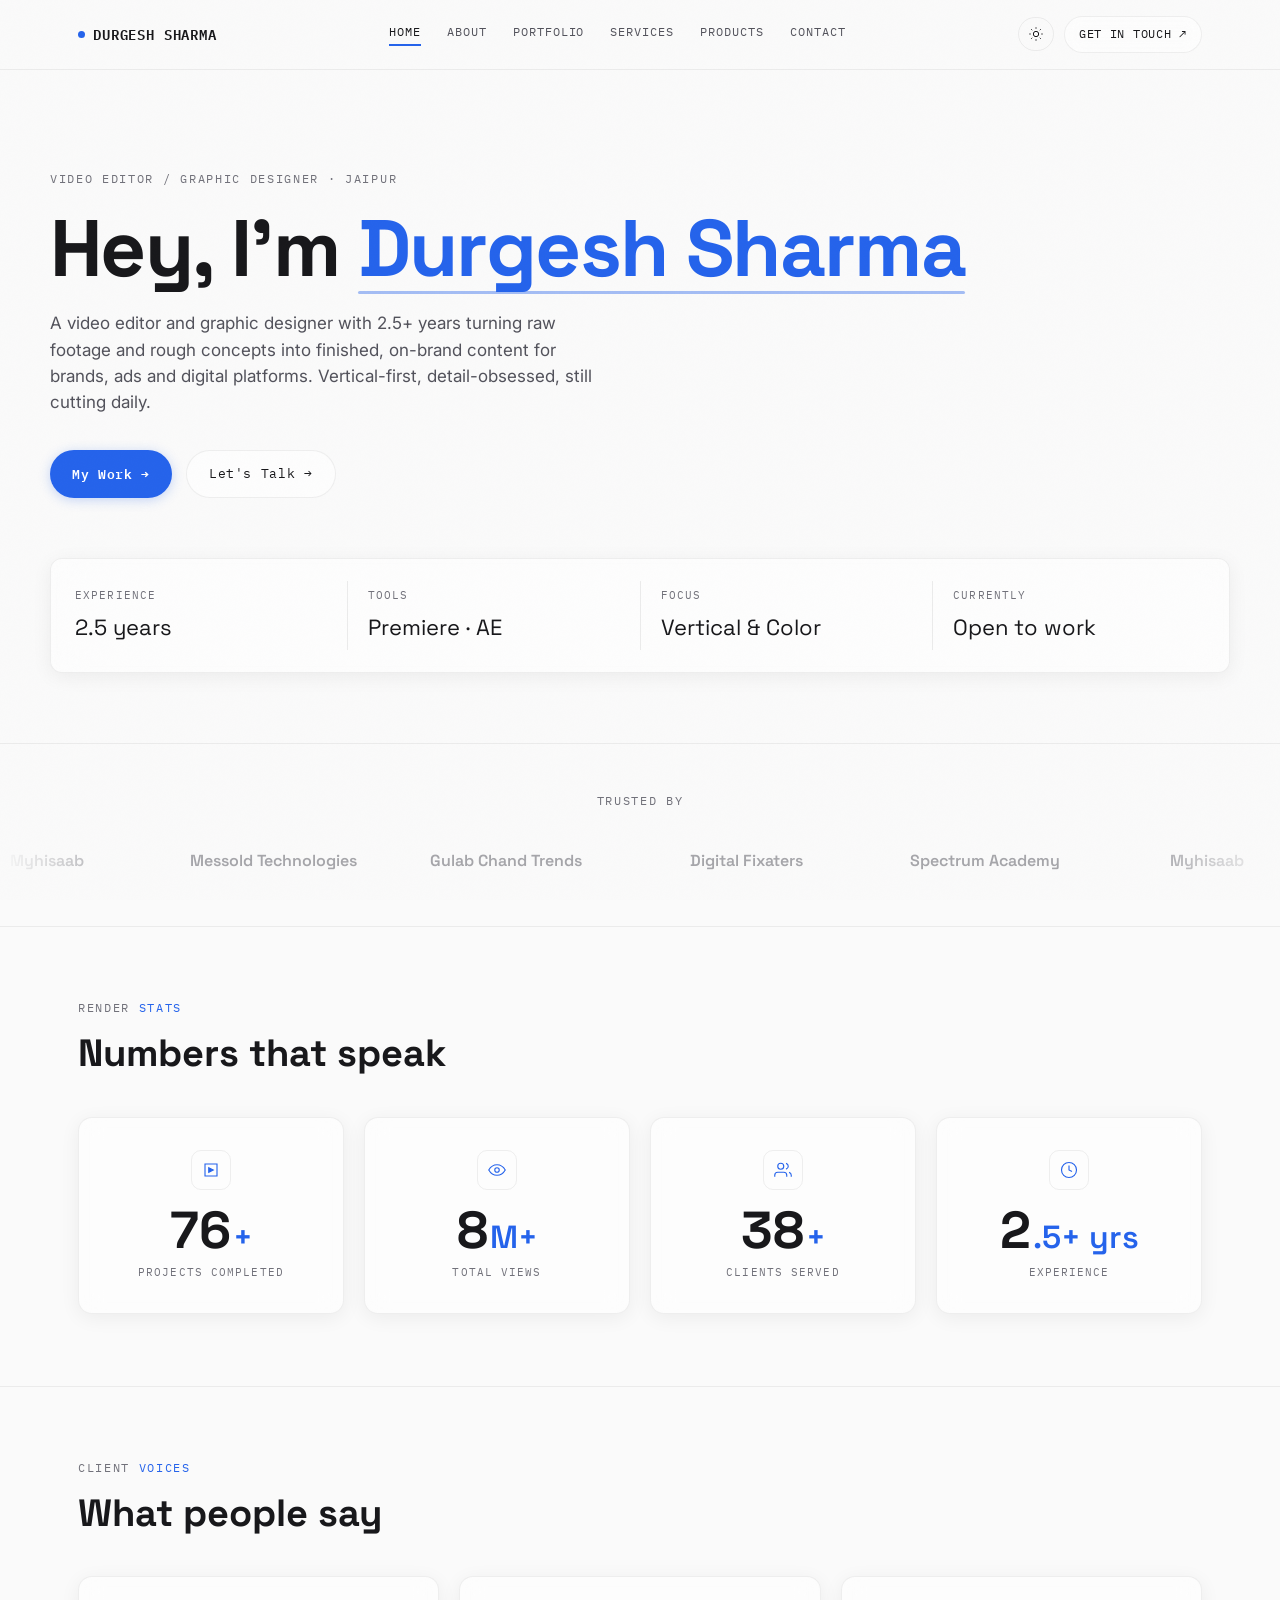
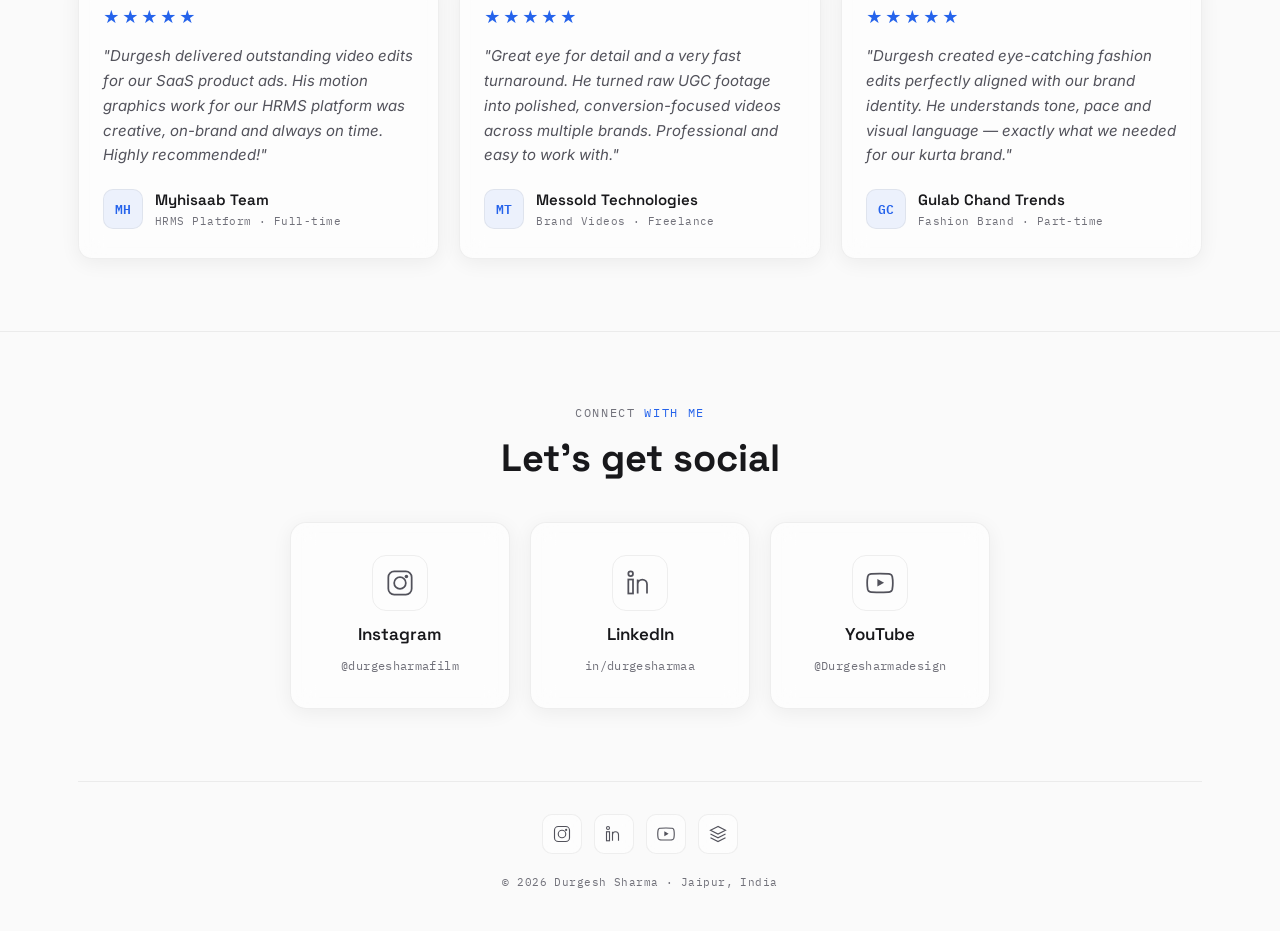
==== index.html @ 2523bfc3 "source repo import" ====
<!DOCTYPE html>
<html lang="en">
<head>
<meta charset="UTF-8">
<meta name="viewport" content="width=device-width, initial-scale=1.0">
<title>Durgesh Sharma — Video Editor &amp; Graphic Designer</title>
<meta name="description" content="Durgesh Sharma — video editor and graphic designer in Jaipur. Vertical-first storytelling, motion graphics, color grading and sound design.">
<link rel="preconnect" href="https://fonts.googleapis.com">
<link rel="preconnect" href="https://fonts.gstatic.com" crossorigin>
<link href="https://fonts.googleapis.com/css2?family=Space+Grotesk:wght@400;500;600;700&family=IBM+Plex+Mono:wght@400;500;600&family=Inter:wght@400;500;600&display=swap" rel="stylesheet">
<link rel="stylesheet" href="style.css">
</head>
<body>

<header class="nav">
  <div class="nav-inner">
    <a class="logo" href="index.html"><span class="dot"></span>DURGESH SHARMA</a>
    <nav class="links">
      <a href="index.html" class="active">Home</a>
      <a href="about.html">About</a>
      <a href="portfolio.html">Portfolio</a>
      <a href="services.html">Services</a>
      <a href="products.html">Products</a>
      <a href="contact.html">Contact</a>
    </nav>
    <div class="nav-controls">
      <button class="theme-toggle" id="theme-toggle" aria-label="Toggle light and dark theme">
        <svg class="icon-moon" viewBox="0 0 24 24" fill="none" stroke="currentColor" stroke-width="1.5"><path d="M21 12.79A9 9 0 1111.21 3 7 7 0 0021 12.79z"/></svg>
        <svg class="icon-sun" viewBox="0 0 24 24" fill="none" stroke="currentColor" stroke-width="1.5"><circle cx="12" cy="12" r="4"/><path d="M12 2v2M12 20v2M4.9 4.9l1.4 1.4M17.7 17.7l1.4 1.4M2 12h2M20 12h2M4.9 19.1l1.4-1.4M17.7 6.3l1.4-1.4"/></svg>
      </button>
      <a class="nav-cta" href="contact.html">Get in touch ↗</a>
      <button class="menu-toggle" aria-label="Toggle menu">☰</button>
    </div>
  </div>
</header>

<main>

  <!-- ===== HERO — name-first, reference-style ===== -->
  <section class="hero wrap" style="padding:100px 0 70px;">
    <div class="eyebrow">VIDEO EDITOR / GRAPHIC DESIGNER · JAIPUR</div>
    <h1 class="hero-heading">
      Hey, I'm <span class="hero-name">Durgesh Sharma</span>
    </h1>
    <p style="max-width:560px; font-size:17px; color:var(--body-text); margin:0 0 34px;">
      A video editor and graphic designer with 2.5+ years turning raw footage and rough concepts into finished, on-brand content for brands, ads and digital platforms. Vertical-first, detail-obsessed, still cutting daily.
    </p>
    <div style="display:flex; gap:14px; flex-wrap:wrap; margin-bottom:60px;">
      <a class="btn btn-solid" href="portfolio.html">My Work →</a>
      <a class="btn btn-ghost" href="contact.html">Let's Talk →</a>
    </div>

    <div class="panel reveal" style="display:flex; flex-wrap:wrap; gap:0;">
      <div style="flex:1; min-width:150px; padding:6px 20px 6px 0;">
        <div class="panel-title" style="border:none; padding:0; margin-bottom:6px;">Experience</div>
        <div style="font-family:var(--display); font-size:22px;">2.5 years</div>
      </div>
      <div style="flex:1; min-width:150px; padding:6px 20px; border-left:1px solid var(--line);">
        <div class="panel-title" style="border:none; padding:0; margin-bottom:6px;">Tools</div>
        <div style="font-family:var(--display); font-size:22px;">Premiere · AE</div>
      </div>
      <div style="flex:1; min-width:150px; padding:6px 20px; border-left:1px solid var(--line);">
        <div class="panel-title" style="border:none; padding:0; margin-bottom:6px;">Focus</div>
        <div style="font-family:var(--display); font-size:22px;">Vertical &amp; Color</div>
      </div>
      <div style="flex:1; min-width:150px; padding:6px 0 6px 20px; border-left:1px solid var(--line);">
        <div class="panel-title" style="border:none; padding:0; margin-bottom:6px;">Currently</div>
        <div style="font-family:var(--display); font-size:22px;">Open to work</div>
      </div>
    </div>
  </section>

  <!-- ===== COMPANY LOGOS MARQUEE ===== -->
  <section class="section" style="padding:48px 0; border-top:1px solid var(--glass-border);">
    <div class="wrap">
      <div class="eyebrow" style="text-align:center; margin-bottom:28px;">TRUSTED BY</div>
    </div>
    <div class="marquee-wrap">
      <div class="marquee-track">
        <!-- set 1 -->
        <div class="marquee-logo">
          <svg viewBox="0 0 120 40" fill="none"><text x="10" y="28" font-family="'Space Grotesk', sans-serif" font-size="16" font-weight="600" fill="currentColor">Myhisaab</text></svg>
        </div>
        <div class="marquee-logo">
          <svg viewBox="0 0 180 40" fill="none"><text x="10" y="28" font-family="'Space Grotesk', sans-serif" font-size="16" font-weight="600" fill="currentColor">Messold Technologies</text></svg>
        </div>
        <div class="marquee-logo">
          <svg viewBox="0 0 200 40" fill="none"><text x="10" y="28" font-family="'Space Grotesk', sans-serif" font-size="16" font-weight="600" fill="currentColor">Gulab Chand Trends</text></svg>
        </div>
        <div class="marquee-logo">
          <svg viewBox="0 0 160 40" fill="none"><text x="10" y="28" font-family="'Space Grotesk', sans-serif" font-size="16" font-weight="600" fill="currentColor">Digital Fixaters</text></svg>
        </div>
        <div class="marquee-logo">
          <svg viewBox="0 0 200 40" fill="none"><text x="10" y="28" font-family="'Space Grotesk', sans-serif" font-size="16" font-weight="600" fill="currentColor">Spectrum Academy</text></svg>
        </div>
        <!-- duplicate for seamless loop -->
        <div class="marquee-logo">
          <svg viewBox="0 0 120 40" fill="none"><text x="10" y="28" font-family="'Space Grotesk', sans-serif" font-size="16" font-weight="600" fill="currentColor">Myhisaab</text></svg>
        </div>
        <div class="marquee-logo">
          <svg viewBox="0 0 180 40" fill="none"><text x="10" y="28" font-family="'Space Grotesk', sans-serif" font-size="16" font-weight="600" fill="currentColor">Messold Technologies</text></svg>
        </div>
        <div class="marquee-logo">
          <svg viewBox="0 0 200 40" fill="none"><text x="10" y="28" font-family="'Space Grotesk', sans-serif" font-size="16" font-weight="600" fill="currentColor">Gulab Chand Trends</text></svg>
        </div>
        <div class="marquee-logo">
          <svg viewBox="0 0 160 40" fill="none"><text x="10" y="28" font-family="'Space Grotesk', sans-serif" font-size="16" font-weight="600" fill="currentColor">Digital Fixaters</text></svg>
        </div>
        <div class="marquee-logo">
          <svg viewBox="0 0 200 40" fill="none"><text x="10" y="28" font-family="'Space Grotesk', sans-serif" font-size="16" font-weight="600" fill="currentColor">Spectrum Academy</text></svg>
        </div>
      </div>
    </div>
  </section>

  <!-- ===== ANIMATED COUNTERS ===== -->
  <section class="section">
    <div class="wrap">
      <div class="sec-head reveal">
        <div><div class="eyebrow">RENDER <span class="tc">STATS</span></div><h2>Numbers that speak</h2></div>
      </div>
      <div class="counter-strip reveal" style="padding:0;">
        <div class="counter-item">
          <div class="counter-icon"><svg viewBox="0 0 24 24" fill="none" stroke="currentColor" stroke-width="1.5"><path d="M4 4h16v16H4z"/><path d="M9 9l6 3-6 3z" fill="currentColor"/></svg></div>
          <div class="counter-num"><span data-counter="100">0</span><span class="counter-suffix">+</span></div>
          <div class="counter-label">Projects Completed</div>
        </div>
        <div class="counter-item">
          <div class="counter-icon"><svg viewBox="0 0 24 24" fill="none" stroke="currentColor" stroke-width="1.5"><path d="M1 12s4-7 11-7 11 7 11 7-4 7-11 7S1 12 1 12z"/><circle cx="12" cy="12" r="3"/></svg></div>
          <div class="counter-num"><span data-counter="10">0</span><span class="counter-suffix">M+</span></div>
          <div class="counter-label">Total Views</div>
        </div>
        <div class="counter-item">
          <div class="counter-icon"><svg viewBox="0 0 24 24" fill="none" stroke="currentColor" stroke-width="1.5"><path d="M17 21v-2a4 4 0 00-4-4H5a4 4 0 00-4 4v2"/><circle cx="9" cy="7" r="4"/><path d="M23 21v-2a4 4 0 00-3-3.87M16 3.13a4 4 0 010 7.75"/></svg></div>
          <div class="counter-num"><span data-counter="50">0</span><span class="counter-suffix">+</span></div>
          <div class="counter-label">Clients Served</div>
        </div>
        <div class="counter-item">
          <div class="counter-icon"><svg viewBox="0 0 24 24" fill="none" stroke="currentColor" stroke-width="1.5"><circle cx="12" cy="12" r="10"/><path d="M12 6v6l4 2"/></svg></div>
          <div class="counter-num"><span data-counter="2">0</span><span class="counter-suffix">.5+ yrs</span></div>
          <div class="counter-label">Experience</div>
        </div>
      </div>
    </div>
  </section>

  <!-- ===== REVIEWS / TESTIMONIALS ===== -->
  <section class="section">
    <div class="wrap">
      <div class="sec-head reveal">
        <div><div class="eyebrow">CLIENT <span class="tc">VOICES</span></div><h2>What people say</h2></div>
      </div>
      <div class="reviews-grid reveal">

        <div class="review-card">
          <div class="review-stars">★★★★★</div>
          <p class="review-text">"Durgesh delivered outstanding video edits for our SaaS product ads. His motion graphics work for our HRMS platform was creative, on-brand and always on time. Highly recommended!"</p>
          <div class="review-author">
            <div class="review-avatar">MH</div>
            <div>
              <div class="review-name">Myhisaab Team</div>
              <div class="review-role">HRMS Platform · Full-time</div>
            </div>
          </div>
        </div>

        <div class="review-card">
          <div class="review-stars">★★★★★</div>
          <p class="review-text">"Great eye for detail and a very fast turnaround. He turned raw UGC footage into polished, conversion-focused videos across multiple brands. Professional and easy to work with."</p>
          <div class="review-author">
            <div class="review-avatar">MT</div>
            <div>
              <div class="review-name">Messold Technologies</div>
              <div class="review-role">Brand Videos · Freelance</div>
            </div>
          </div>
        </div>

        <div class="review-card">
          <div class="review-stars">★★★★★</div>
          <p class="review-text">"Durgesh created eye-catching fashion edits perfectly aligned with our brand identity. He understands tone, pace and visual language — exactly what we needed for our kurta brand."</p>
          <div class="review-author">
            <div class="review-avatar">GC</div>
            <div>
              <div class="review-name">Gulab Chand Trends</div>
              <div class="review-role">Fashion Brand · Part-time</div>
            </div>
          </div>
        </div>

      </div>
    </div>
  </section>

  <!-- ===== SOCIAL CONNECT (bigger icons) ===== -->
  <section class="section">
    <div class="wrap" style="text-align:center;">
      <div class="sec-head reveal" style="justify-content:center;">
        <div style="text-align:center;"><div class="eyebrow">CONNECT <span class="tc">WITH ME</span></div><h2>Let's get social</h2></div>
      </div>
      <div class="social-big-grid reveal">

        <a class="social-big-link" href="https://www.instagram.com/durgesharmafilm/" target="_blank" rel="noopener">
          <div class="social-big-icon">
            <svg viewBox="0 0 24 24" fill="none" stroke="currentColor" stroke-width="1.5"><rect x="2" y="2" width="20" height="20" rx="5"/><circle cx="12" cy="12" r="5"/><circle cx="17.5" cy="6.5" r="1.5" fill="currentColor" stroke="none"/></svg>
          </div>
          <span class="social-big-label">Instagram</span>
          <span class="social-big-handle">@durgesharmafilm</span>
        </a>

        <a class="social-big-link" href="https://www.linkedin.com/in/durgesharmaa/" target="_blank" rel="noopener">
          <div class="social-big-icon">
            <svg viewBox="0 0 24 24" fill="none" stroke="currentColor" stroke-width="1.5"><rect x="2" y="9" width="4" height="12"/><circle cx="4" cy="4" r="2"/><path d="M10 9v12M10 13a4 4 0 018 0v8"/></svg>
          </div>
          <span class="social-big-label">LinkedIn</span>
          <span class="social-big-handle">in/durgesharmaa</span>
        </a>

        <a class="social-big-link" href="https://www.youtube.com/@Durgesharmadesign" target="_blank" rel="noopener">
          <div class="social-big-icon">
            <svg viewBox="0 0 24 24" fill="none" stroke="currentColor" stroke-width="1.5"><path d="M22.5 6.4a2.8 2.8 0 00-2-2C18.9 4 12 4 12 4s-6.9 0-8.5.4a2.8 2.8 0 00-2 2A29.3 29.3 0 001 12a29.3 29.3 0 00.5 5.6 2.8 2.8 0 002 2c1.6.4 8.5.4 8.5.4s6.9 0 8.5-.4a2.8 2.8 0 002-2A29.3 29.3 0 0023 12a29.3 29.3 0 00-.5-5.6z"/><path d="M9.75 15.02l5.75-3.27-5.75-3.27v6.54z" fill="currentColor" stroke="none"/></svg>
          </div>
          <span class="social-big-label">YouTube</span>
          <span class="social-big-handle">@Durgesharmadesign</span>
        </a>

      </div>
    </div>
  </section>

</main>

<footer class="footer-enhanced">
  <div class="footer-inner">
    <div class="footer-divider"></div>
    <div class="footer-socials">
      <div class="social-bar">
        <a class="social-link" href="https://www.instagram.com/durgesharmafilm/" target="_blank" rel="noopener" aria-label="Instagram"><svg viewBox="0 0 24 24" fill="none" stroke="currentColor" stroke-width="1.5"><rect x="2" y="2" width="20" height="20" rx="5"/><circle cx="12" cy="12" r="5"/><circle cx="17.5" cy="6.5" r="1.5" fill="currentColor" stroke="none"/></svg></a>
        <a class="social-link" href="https://www.linkedin.com/in/durgesharmaa/" target="_blank" rel="noopener" aria-label="LinkedIn"><svg viewBox="0 0 24 24" fill="none" stroke="currentColor" stroke-width="1.5"><rect x="2" y="9" width="4" height="12"/><circle cx="4" cy="4" r="2"/><path d="M10 9v12M10 13a4 4 0 018 0v8"/></svg></a>
        <a class="social-link" href="https://www.youtube.com/@Durgesharmadesign" target="_blank" rel="noopener" aria-label="YouTube"><svg viewBox="0 0 24 24" fill="none" stroke="currentColor" stroke-width="1.5"><path d="M22.5 6.4a2.8 2.8 0 00-2-2C18.9 4 12 4 12 4s-6.9 0-8.5.4a2.8 2.8 0 00-2 2A29.3 29.3 0 001 12a29.3 29.3 0 00.5 5.6 2.8 2.8 0 002 2c1.6.4 8.5.4 8.5.4s6.9 0 8.5-.4a2.8 2.8 0 002-2A29.3 29.3 0 0023 12a29.3 29.3 0 00-.5-5.6z"/><path d="M9.75 15.02l5.75-3.27-5.75-3.27v6.54z" fill="currentColor" stroke="none"/></svg></a>
        <a class="social-link" href="https://durgesharma.myportfolio.com/" target="_blank" rel="noopener" aria-label="Adobe Portfolio"><svg viewBox="0 0 24 24" fill="none" stroke="currentColor" stroke-width="1.5"><path d="M12 2L2 7l10 5 10-5-10-5z"/><path d="M2 17l10 5 10-5"/><path d="M2 12l10 5 10-5"/></svg></a>
      </div>
    </div>
    <div class="footer-text">© <span class="yr"></span> Durgesh Sharma · Jaipur, India</div>
  </div>
</footer>

<script src="script.js"></script>
</body>
</html>
---- style.css ----
/* ============================================================
   DURGESH SHARMA — B&W GLASSMORPHISM THEME
   Primary: Black & White  |  Accent: Minimal Blue #2563eb
   ============================================================ */

:root{
  /* ---- dark mode (default) ---- */
  --ink-950:#09090b;
  --ink-900:#111113;
  --ink-850:#18181b;
  --line:rgba(255,255,255,.08);
  --paper:#f4f4f5;
  --paper-dim:#a1a1aa;
  --body-text:#a1a1aa;
  --accent:#2563eb;
  --accent-dim:rgba(37,99,235,.15);
  --accent-hover:#3b82f6;
  --steel:#71717a;
  --nav-bg:rgba(9,9,11,.72);
  --glass-bg:rgba(255,255,255,.03);
  --glass-border:rgba(255,255,255,.06);
  --glass-hover:rgba(255,255,255,.08);
  --grain-opacity:0.028;
  --display:'Space Grotesk', sans-serif;
  --mono:'IBM Plex Mono', monospace;
  --body:'Inter', sans-serif;
  --maxw:1180px;
  --shadow-card:0 4px 24px rgba(0,0,0,.35);
  --shadow-card-hover:0 12px 40px rgba(0,0,0,.5);
}

:root[data-theme="light"]{
  --ink-950:#fafafa;
  --ink-900:#ffffff;
  --ink-850:#f4f4f5;
  --line:rgba(0,0,0,.07);
  --paper:#18181b;
  --paper-dim:#52525b;
  --body-text:#52525b;
  --accent:#2563eb;
  --accent-dim:rgba(37,99,235,.08);
  --accent-hover:#1d4ed8;
  --steel:#71717a;
  --nav-bg:rgba(250,250,250,.72);
  --glass-bg:rgba(255,255,255,.55);
  --glass-border:rgba(0,0,0,.06);
  --glass-hover:rgba(255,255,255,.75);
  --grain-opacity:0.014;
  --shadow-card:0 4px 20px rgba(0,0,0,.06);
  --shadow-card-hover:0 12px 36px rgba(0,0,0,.1);
}

*{box-sizing:border-box;}
html{scroll-behavior:smooth;}
@media (prefers-reduced-motion: reduce){
  html{scroll-behavior:auto;}
  *{animation-duration:0.001ms !important; animation-iteration-count:1 !important; transition-duration:0.001ms !important;}
}

body{
  margin:0;
  background:var(--ink-950);
  color:var(--paper);
  font-family:var(--body);
  line-height:1.55;
  -webkit-font-smoothing:antialiased;
  transition:background .3s ease, color .3s ease;
  overflow-x:hidden;
}

/* grain overlay */
body::before{
  content:"";
  position:fixed; inset:0;
  pointer-events:none;
  z-index:999;
  opacity:var(--grain-opacity);
  background-image:url("data:image/svg+xml,%3Csvg xmlns='http://www.w3.org/2000/svg' width='120' height='120'%3E%3Cfilter id='n'%3E%3CfeTurbulence type='fractalNoise' baseFrequency='0.9' numOctaves='2' stitchTiles='stitch'/%3E%3C/filter%3E%3Crect width='100%25' height='100%25' filter='url(%23n)'/%3E%3C/svg%3E");
}

a{color:inherit;}
img{max-width:100%; display:block;}

.wrap{max-width:var(--maxw); margin:0 auto; padding:0 28px;}
.eyebrow{
  font-family:var(--mono); font-size:12px; letter-spacing:.14em; text-transform:uppercase;
  color:var(--steel);
}
.eyebrow .tc{color:var(--accent);}

/* ========== NAV (glassmorphism) ========== */
header.nav{
  position:sticky; top:0; z-index:50;
  background:var(--nav-bg);
  backdrop-filter:blur(20px); -webkit-backdrop-filter:blur(20px);
  border-bottom:1px solid var(--glass-border);
  transition:background .3s ease, border-color .3s ease;
}
.nav-inner{
  max-width:var(--maxw); margin:0 auto; padding:16px 28px;
  display:flex; align-items:center; justify-content:space-between;
}
.logo{
  font-family:var(--mono); font-weight:600; font-size:14px; letter-spacing:.06em;
  display:flex; align-items:center; gap:8px; text-decoration:none;
}
.logo .dot{width:7px; height:7px; border-radius:50%; background:var(--accent);}
nav.links{display:flex; gap:26px; font-family:var(--mono); font-size:12px; letter-spacing:.08em; text-transform:uppercase;}
nav.links a{text-decoration:none; color:var(--paper-dim); transition:color .2s; padding-bottom:3px; border-bottom:2px solid transparent;}
nav.links a:hover, nav.links a:focus-visible{color:var(--paper);}
nav.links a.active{color:var(--paper); border-bottom-color:var(--accent);}
.nav-cta{
  font-family:var(--mono); font-size:12px; letter-spacing:.06em; text-transform:uppercase;
  border:1px solid var(--glass-border); padding:8px 14px; border-radius:100px;
  text-decoration:none; color:var(--paper); white-space:nowrap;
  transition:border-color .2s, background .2s;
  background:var(--glass-bg); backdrop-filter:blur(8px);
}
.nav-cta:hover{border-color:var(--accent); background:var(--accent-dim);}
.menu-toggle{display:none; background:none; border:1px solid var(--glass-border); border-radius:8px; color:var(--paper); width:38px; height:34px; font-family:var(--mono); flex-shrink:0; cursor:pointer;}
.nav-controls{display:flex; align-items:center; gap:10px; flex-shrink:0;}
.theme-toggle{
  background:none; border:1px solid var(--glass-border); border-radius:100px;
  width:36px; height:34px; display:flex; align-items:center; justify-content:center;
  color:var(--paper); cursor:pointer; flex-shrink:0; padding:0; transition:border-color .2s;
}
.theme-toggle:hover{border-color:var(--paper-dim);}
.theme-toggle svg{width:16px; height:16px;}
.theme-toggle .icon-sun{display:none;}
:root[data-theme="light"] .theme-toggle .icon-moon{display:none;}
:root[data-theme="light"] .theme-toggle .icon-sun{display:block;}

@media (max-width:760px){
  nav.links{
    display:none; position:absolute; top:100%; left:0; right:0;
    flex-direction:column; gap:0;
    background:var(--nav-bg); backdrop-filter:blur(20px); -webkit-backdrop-filter:blur(20px);
    border-bottom:1px solid var(--glass-border);
  }
  nav.links.open{display:flex;}
  nav.links a{padding:14px 28px; border-bottom:1px solid var(--glass-border);}
  .nav-cta{display:none;}
  .menu-toggle{display:block;}
  .nav-inner{padding:14px 18px;}
}
@media (max-width:480px){
  .wrap{padding:0 18px;}
  .logo{font-size:12px;}
  .section{padding:52px 0;}
  .page-hero{padding:48px 0 32px;}
}

/* ========== BUTTONS (minimal blue) ========== */
.btn{
  font-family:var(--mono); font-size:13px; letter-spacing:.05em;
  padding:13px 22px; border-radius:100px; text-decoration:none;
  display:inline-flex; align-items:center; gap:8px; border:none; cursor:pointer;
  transition:transform .18s ease, background .2s, border-color .2s, box-shadow .2s;
}
.btn:hover{transform:translateY(-2px);}
.btn-solid{
  background:var(--accent); color:#fff; font-weight:600;
  box-shadow:0 2px 12px rgba(37,99,235,.25);
}
.btn-solid:hover{background:var(--accent-hover); box-shadow:0 4px 20px rgba(37,99,235,.35);}
.btn-ghost{
  border:1px solid var(--glass-border); color:var(--paper); background:var(--glass-bg);
  backdrop-filter:blur(8px);
}
.btn-ghost:hover{border-color:var(--paper-dim); background:var(--glass-hover);}

/* ========== PAGE HERO ========== */
.page-hero{padding:64px 0 44px; border-bottom:1px solid var(--glass-border);}
.page-hero h1{font-family:var(--display); font-size:clamp(34px,5vw,54px); margin:14px 0 12px;}
.page-hero p{max-width:600px; color:var(--body-text); font-size:16px; margin:0;}

/* ========== SECTIONS ========== */
.section{padding:72px 0;}
.section + .section{border-top:1px solid var(--glass-border);}
.sec-head{
  display:flex; justify-content:space-between; align-items:baseline;
  margin-bottom:34px; gap:20px; flex-wrap:wrap;
}
.sec-head h2{font-family:var(--display); font-size:clamp(26px,4vw,38px); margin:6px 0 0;}

.about-grid{display:grid; grid-template-columns:1.3fr 1fr; gap:56px;}
@media (max-width:800px){.about-grid{grid-template-columns:1fr; gap:36px;}}

/* ========== GLASS PANELS / CARDS ========== */
.panel{
  background:var(--glass-bg); border:1px solid var(--glass-border); border-radius:12px;
  padding:22px 24px;
  backdrop-filter:blur(16px); -webkit-backdrop-filter:blur(16px);
  box-shadow:var(--shadow-card);
}
.panel-title{
  font-family:var(--mono); font-size:11px; letter-spacing:.1em; text-transform:uppercase;
  color:var(--steel); margin-bottom:16px; padding-bottom:12px; border-bottom:1px solid var(--glass-border);
}
.kv{display:flex; justify-content:space-between; gap:12px; padding:9px 0; font-size:14px; border-bottom:1px solid var(--glass-border);}
.kv:last-child{border-bottom:none;}
.kv .k{font-family:var(--mono); font-size:11px; letter-spacing:.06em; text-transform:uppercase; color:var(--steel);}
.kv .v{text-align:right; color:var(--paper);}

/* ========== CHIPS ========== */
.chip-grid{display:grid; grid-template-columns:1fr 1fr; gap:12px;}
@media (max-width:560px){.chip-grid{grid-template-columns:1fr;}}
.chip{
  border:1px solid var(--glass-border); border-radius:8px; padding:14px 16px;
  font-family:var(--mono); font-size:13px; color:var(--paper);
  display:flex; align-items:center; gap:10px;
  background:var(--glass-bg); backdrop-filter:blur(8px);
}
.chip .dot{width:6px; height:6px; border-radius:50%; flex-shrink:0;}
.chip .dot.c-ember{background:var(--accent);}
.chip .dot.c-teal{background:var(--paper-dim);}
.chip .dot.c-amber{background:var(--steel);}

/* ========== STAT CARDS ========== */
.stat-grid{display:grid; grid-template-columns:repeat(3,1fr); gap:16px; margin-top:16px;}
@media (max-width:760px){.stat-grid{grid-template-columns:1fr;}}
.stat-card{
  border:1px solid var(--glass-border); border-radius:12px; padding:20px;
  background:var(--glass-bg); backdrop-filter:blur(12px);
  box-shadow:var(--shadow-card);
}
.stat-card .num{font-family:var(--display); font-size:28px; color:var(--accent);}
.stat-card .lbl{font-family:var(--mono); font-size:11px; letter-spacing:.08em; text-transform:uppercase; color:var(--steel); margin-top:4px;}
.stat-card p{font-size:13px; color:var(--body-text); margin:8px 0 0;}

/* ========== TIMELINE ========== */
.timeline{position:relative; padding-left:26px; border-left:1px solid var(--glass-border);}
.tl-item{position:relative; padding-bottom:32px;}
.tl-item:last-child{padding-bottom:0;}
.tl-item::before{
  content:""; position:absolute; left:-31px; top:4px; width:10px; height:10px;
  border-radius:2px; background:var(--accent); transform:rotate(45deg);
}
.tl-item .role{font-family:var(--display); font-size:17px; font-weight:600; margin:0 0 2px;}
.tl-item .org{color:var(--accent); font-size:14px; margin:0 0 2px;}
.tl-item .date{font-family:var(--mono); font-size:11px; color:var(--steel); letter-spacing:.05em; margin-bottom:8px;}
.tl-item p, .tl-item ul{color:var(--body-text); font-size:14px; margin:0;}
.tl-item ul{padding-left:18px; margin-top:6px;}
.tl-item li{margin-bottom:4px;}

/* ========== SERVICES (glassmorphism cards) ========== */
.services-grid{display:grid; grid-template-columns:repeat(3,1fr); gap:20px;}
@media (max-width:900px){.services-grid{grid-template-columns:1fr 1fr;}}
@media (max-width:600px){.services-grid{grid-template-columns:1fr;}}
.service-card{
  background:var(--glass-bg); border:1px solid var(--glass-border); border-radius:12px;
  padding:24px; transition:border-color .25s, transform .25s, box-shadow .25s;
  backdrop-filter:blur(12px); -webkit-backdrop-filter:blur(12px);
  box-shadow:var(--shadow-card);
}
.service-card:hover{transform:translateY(-4px); border-color:var(--paper-dim); box-shadow:var(--shadow-card-hover);}
.service-card .icon{
  width:42px; height:42px; border-radius:10px; display:flex; align-items:center; justify-content:center;
  margin-bottom:16px; border:1px solid var(--glass-border);
  color:var(--accent);
}
.service-card .icon svg{width:20px; height:20px;}
.service-card.c-ember .icon{color:var(--accent); border-color:var(--accent-dim);}
.service-card.c-teal .icon{color:var(--paper-dim); border-color:var(--glass-border);}
.service-card.c-amber .icon{color:var(--steel); border-color:var(--glass-border);}
.service-card h3{font-family:var(--display); font-size:18px; margin:0 0 8px;}
.service-card p{color:var(--body-text); font-size:14px; margin:0 0 14px;}
.service-card ul{margin:0; padding-left:18px; font-size:13px; color:var(--steel);}
.service-card li{margin-bottom:5px;}

/* ========== CLIP / WORK CARDS (glassmorphism) ========== */
.track{margin-bottom:52px;}
.track-label{
  display:flex; align-items:center; gap:10px; margin-bottom:16px;
  font-family:var(--mono); font-size:12px; letter-spacing:.1em; text-transform:uppercase; color:var(--steel);
}
.track-label .sw{width:10px; height:10px; border-radius:2px;}
.sw.c-ember{background:var(--accent);}
.sw.c-teal{background:var(--paper-dim);}
.sw.c-amber{background:var(--steel);}
.sw.c-steel{background:var(--steel);}
.track-label .name{color:var(--paper); font-weight:500;}

.clip-row{display:flex; gap:16px; overflow-x:auto; padding-bottom:10px; scroll-snap-type:x proximity;}
.clip-row::-webkit-scrollbar{height:6px;}
.clip-row::-webkit-scrollbar-thumb{background:var(--glass-border); border-radius:10px;}

.clip-card{
  flex:0 0 240px; scroll-snap-align:start;
  background:var(--glass-bg); border:1px solid var(--glass-border); border-radius:12px;
  padding:0; text-decoration:none; color:var(--paper); overflow:hidden;
  transition:border-color .25s, transform .25s, box-shadow .25s;
  backdrop-filter:blur(12px);
  box-shadow:var(--shadow-card);
}
.clip-card:hover{transform:translateY(-4px); box-shadow:var(--shadow-card-hover);}
.clip-card .bar{height:4px;}
.clip-card .bar.c-ember{background:var(--accent);}
.clip-card .bar.c-teal{background:var(--paper-dim);}
.clip-card .bar.c-amber{background:var(--steel);}
.clip-card .bar.c-steel{background:var(--steel);}
.clip-card .thumb{height:130px; background:var(--ink-850); display:flex; align-items:center; justify-content:center; position:relative; overflow:hidden; color:var(--steel);}
.clip-card .thumb img{width:100%; height:100%; object-fit:cover;}
.clip-card .thumb svg{width:30px; height:30px; opacity:.5;}
.clip-card .body{padding:14px 16px 16px;}
.clip-card .title{font-family:var(--display); font-size:16px; font-weight:600; margin:0 0 4px;}
.clip-card .meta{display:flex; justify-content:space-between; align-items:center; font-family:var(--mono); font-size:11px; color:var(--steel);}
.clip-card:hover .meta{color:var(--paper);}

/* ========== FEATURED GRID (glassmorphism) ========== */
.featured-grid{display:grid; grid-template-columns:repeat(3,1fr); gap:20px;}
@media (max-width:900px){.featured-grid{grid-template-columns:1fr 1fr;}}
@media (max-width:600px){.featured-grid{grid-template-columns:1fr;}}
.featured-card{
  position:relative; background:var(--glass-bg); border:1px solid var(--glass-border); border-radius:14px;
  overflow:hidden; text-decoration:none; color:var(--paper);
  transition:transform .25s, border-color .25s, box-shadow .25s;
  backdrop-filter:blur(12px);
  box-shadow:var(--shadow-card);
}
.featured-card:hover{transform:translateY(-5px); border-color:var(--paper-dim); box-shadow:var(--shadow-card-hover);}
.featured-card .rank{
  position:absolute; top:12px; left:12px; z-index:2;
  font-family:var(--mono); font-size:11px;
  background:rgba(9,9,11,.65); backdrop-filter:blur(8px);
  color:var(--accent); padding:3px 9px; border-radius:100px; letter-spacing:.06em;
}
.featured-card .bar{height:4px;}
.featured-card .thumb{height:160px; background:var(--ink-850); display:flex; align-items:center; justify-content:center; color:var(--steel);}
.featured-card .thumb img{width:100%; height:100%; object-fit:cover;}
.featured-card .thumb svg{width:34px; height:34px; opacity:.5;}
.featured-card .body{padding:16px 18px 18px;}
.featured-card .title{font-family:var(--display); font-size:17px; font-weight:600; margin:0 0 4px;}
.featured-card .meta{font-family:var(--mono); font-size:11px; color:var(--steel); display:flex; justify-content:space-between;}

/* ========== CONTACT ========== */
.contact-grid{display:grid; grid-template-columns:1fr 1.2fr; gap:28px;}
@media (max-width:800px){.contact-grid{grid-template-columns:1fr;}}
.info-card{
  display:flex; gap:14px; align-items:flex-start;
  background:var(--glass-bg); backdrop-filter:blur(12px);
  border:1px solid var(--glass-border); border-radius:12px; padding:18px; margin-bottom:14px;
  box-shadow:var(--shadow-card);
}
.info-card .icon{width:36px; height:36px; border-radius:8px; border:1px solid var(--glass-border); display:flex; align-items:center; justify-content:center; flex-shrink:0; color:var(--accent);}
.info-card .icon svg{width:17px; height:17px;}
.info-card .lbl{font-family:var(--mono); font-size:11px; letter-spacing:.08em; text-transform:uppercase; color:var(--steel); margin-bottom:3px;}
.info-card .val{font-size:14px; color:var(--paper);}
.info-card .val a{text-decoration:none; border-bottom:1px solid var(--glass-border); transition:border-color .2s;}
.info-card .val a:hover{border-color:var(--accent);}

.collab-panel{
  background:var(--glass-bg); border:1px solid var(--glass-border); border-radius:12px;
  padding:20px; margin-top:4px;
  backdrop-filter:blur(12px);
  box-shadow:var(--shadow-card);
}
.collab-panel h3{font-family:var(--display); font-size:16px; margin:0 0 8px; color:var(--accent);}
.collab-panel p{font-size:14px; color:var(--body-text); margin:0;}

.form-panel{
  background:var(--glass-bg); border:1px solid var(--glass-border); border-radius:12px;
  padding:26px;
  backdrop-filter:blur(16px); -webkit-backdrop-filter:blur(16px);
  box-shadow:var(--shadow-card);
}
.form-row{display:grid; grid-template-columns:1fr 1fr; gap:14px;}
@media (max-width:520px){.form-row{grid-template-columns:1fr;}}
.field{margin-bottom:16px;}
.field label{display:block; font-family:var(--mono); font-size:11px; letter-spacing:.06em; text-transform:uppercase; color:var(--steel); margin-bottom:7px;}
.field input, .field textarea{
  width:100%; background:var(--ink-850); border:1px solid var(--glass-border); border-radius:8px;
  padding:11px 13px; color:var(--paper); font-family:var(--body); font-size:14px;
  transition:border-color .2s;
}
.field input::placeholder, .field textarea::placeholder{color:var(--steel);}
.field input:focus, .field textarea:focus{outline:none; border-color:var(--accent); box-shadow:0 0 0 3px var(--accent-dim);}
.field textarea{resize:vertical; min-height:110px;}
.form-msg{font-family:var(--mono); font-size:12px; margin-top:10px; color:var(--accent); display:none;}
.form-msg.show{display:block;}

/* ========== OLD FOOTER (fallback) ========== */
footer{padding:26px 0 40px; text-align:center; font-family:var(--mono); font-size:11px; color:var(--steel); letter-spacing:.04em;}
footer a{color:var(--paper-dim); text-decoration:underline; text-underline-offset:3px;}

/* ========== REVEAL ANIMATION ========== */
.reveal{opacity:0; transform:translateY(18px); transition:opacity .6s ease, transform .6s ease;}
.reveal.in{opacity:1; transform:none;}

:focus-visible{outline:2px solid var(--accent); outline-offset:2px;}

/* ========== ANIMATED COUNTERS (glassmorphism) ========== */
.counter-strip{
  display:grid; grid-template-columns:repeat(4,1fr); gap:20px;
  padding:72px 0;
}
@media (max-width:800px){.counter-strip{grid-template-columns:repeat(2,1fr);}}
@media (max-width:480px){.counter-strip{grid-template-columns:1fr; gap:16px;}}
.counter-item{
  text-align:center; padding:32px 20px;
  background:var(--glass-bg); border:1px solid var(--glass-border); border-radius:14px;
  position:relative; overflow:hidden;
  transition:border-color .3s, transform .3s, box-shadow .3s;
  backdrop-filter:blur(12px); -webkit-backdrop-filter:blur(12px);
  box-shadow:var(--shadow-card);
}
.counter-item:hover{transform:translateY(-4px); border-color:var(--paper-dim); box-shadow:var(--shadow-card-hover);}
.counter-item::before{
  content:""; position:absolute; top:-50%; left:-50%; width:200%; height:200%;
  background:radial-gradient(circle at center, var(--accent) 0%, transparent 70%);
  opacity:0; transition:opacity .4s;
  pointer-events:none;
}
.counter-item:hover::before{opacity:.06;}
.counter-item .counter-num{
  font-family:var(--display); font-size:clamp(36px,5vw,52px); font-weight:700;
  color:var(--paper); line-height:1; margin-bottom:4px;
  display:flex; align-items:baseline; justify-content:center; gap:2px;
}
.counter-item .counter-num .counter-suffix{
  font-size:clamp(22px,3vw,32px); color:var(--accent); font-weight:600;
}
.counter-item .counter-label{
  font-family:var(--mono); font-size:11px; letter-spacing:.1em;
  text-transform:uppercase; color:var(--steel); margin-top:8px;
}
.counter-item .counter-icon{
  width:40px; height:40px; border-radius:10px; margin:0 auto 14px;
  display:flex; align-items:center; justify-content:center;
  border:1px solid var(--glass-border); color:var(--accent);
  transition:border-color .3s;
}
.counter-item:hover .counter-icon{border-color:var(--accent-dim);}
.counter-item .counter-icon svg{width:18px; height:18px;}

/* ========== PRODUCTS (glassmorphism) ========== */
.products-grid{display:grid; grid-template-columns:repeat(3,1fr); gap:20px;}
@media (max-width:900px){.products-grid{grid-template-columns:1fr 1fr;}}
@media (max-width:600px){.products-grid{grid-template-columns:1fr;}}
.product-card{
  background:var(--glass-bg); border:1px solid var(--glass-border); border-radius:14px;
  overflow:hidden; text-decoration:none; color:var(--paper);
  transition:transform .25s, border-color .25s, box-shadow .25s;
  display:flex; flex-direction:column;
  backdrop-filter:blur(12px); -webkit-backdrop-filter:blur(12px);
  box-shadow:var(--shadow-card);
}
.product-card:hover{
  transform:translateY(-6px); border-color:var(--paper-dim);
  box-shadow:var(--shadow-card-hover);
}
.product-card .product-thumb{
  height:160px; background:var(--ink-850); display:flex;
  align-items:center; justify-content:center; position:relative;
  overflow:hidden;
}
.product-card .product-thumb svg{width:40px; height:40px; color:var(--steel); opacity:.5;}
.product-card .product-thumb img{width:100%; height:100%; object-fit:cover;}
.product-card .product-badge{
  position:absolute; top:12px; right:12px;
  font-family:var(--mono); font-size:10px; letter-spacing:.06em;
  text-transform:uppercase; padding:4px 10px; border-radius:100px;
  background:var(--accent); color:#fff; font-weight:600;
}
.product-card .product-badge.coming{background:var(--steel); color:var(--paper);}
.product-card .product-body{padding:18px 20px 20px; flex:1; display:flex; flex-direction:column;}
.product-card .product-type{
  font-family:var(--mono); font-size:10px; letter-spacing:.08em;
  text-transform:uppercase; color:var(--accent); margin-bottom:6px;
}
.product-card .product-name{
  font-family:var(--display); font-size:18px; font-weight:600; margin:0 0 8px;
}
.product-card .product-desc{
  font-size:14px; color:var(--body-text); margin:0 0 16px; flex:1;
}
.product-card .product-footer{
  display:flex; justify-content:space-between; align-items:center;
  padding-top:14px; border-top:1px solid var(--glass-border);
}
.product-card .product-price{
  font-family:var(--display); font-size:16px; font-weight:600; color:var(--paper);
}
.product-card .product-cta{
  font-family:var(--mono); font-size:11px; letter-spacing:.05em;
  text-transform:uppercase; color:var(--accent);
  display:flex; align-items:center; gap:4px;
}
.product-card:hover .product-cta{text-decoration:underline;}

/* ========== PROFILE PHOTO ========== */
.profile-photo-wrap{
  position:relative; width:100%; max-width:320px; margin:0 auto 20px;
  border-radius:16px; overflow:hidden;
}
.profile-photo-wrap::before{
  content:""; position:absolute; inset:-2px; border-radius:18px;
  background:linear-gradient(135deg, var(--accent), var(--paper-dim), var(--steel));
  z-index:0; opacity:.5;
}
.profile-photo-wrap img{
  position:relative; z-index:1; width:100%; border-radius:16px;
  display:block; aspect-ratio:1/1.15; object-fit:cover; object-position:center top;
}
.profile-photo-wrap .photo-overlay{
  position:absolute; inset:0; z-index:2;
  background:linear-gradient(180deg, transparent 50%, rgba(9,9,11,.7) 100%);
  border-radius:16px; pointer-events:none;
}

/* ========== SOCIAL ICONS ========== */
.social-bar{
  display:flex; gap:12px; align-items:center; justify-content:center;
  flex-wrap:wrap;
}
.social-link{
  width:40px; height:40px; border-radius:10px;
  border:1px solid var(--glass-border); display:flex; align-items:center; justify-content:center;
  color:var(--paper-dim); text-decoration:none;
  transition:border-color .25s, color .25s, transform .25s, background .25s;
  background:var(--glass-bg); backdrop-filter:blur(8px);
}
.social-link:hover{
  border-color:var(--accent); color:var(--accent);
  transform:translateY(-3px); background:var(--accent-dim);
}
.social-link svg{width:18px; height:18px;}

/* ========== ENHANCED FOOTER ========== */
.footer-enhanced{
  padding:0 0 40px; text-align:center;
  font-family:var(--mono); font-size:11px; color:var(--steel); letter-spacing:.04em;
}
.footer-inner{
  max-width:var(--maxw); margin:0 auto; padding:0 28px;
}
.footer-divider{
  height:1px; background:var(--glass-border); margin-bottom:32px;
}
.footer-socials{
  margin-bottom:20px;
}
.footer-text{
  color:var(--steel);
}
.footer-text a{color:var(--paper-dim); text-decoration:underline; text-underline-offset:3px;}

/* ========== HERO NAME HIGHLIGHT ========== */
.hero-heading{
  font-family:var(--display); font-weight:700;
  font-size:clamp(40px,7vw,80px); line-height:1.05;
  letter-spacing:-0.02em; margin:18px 0 20px;
}
.hero-name{
  color:var(--accent);
  position:relative; display:inline-block;
}
.hero-name::after{
  content:""; position:absolute; left:0; bottom:-4px;
  width:100%; height:3px; border-radius:3px;
  background:var(--accent); opacity:.4;
}

/* ========== COMPANY LOGO MARQUEE ========== */
.marquee-wrap{
  width:100%; overflow:hidden; position:relative;
  mask-image:linear-gradient(90deg, transparent 0%, black 10%, black 90%, transparent 100%);
  -webkit-mask-image:linear-gradient(90deg, transparent 0%, black 10%, black 90%, transparent 100%);
}
.marquee-track{
  display:flex; gap:60px; width:max-content;
  animation:marquee-scroll 25s linear infinite;
}
@keyframes marquee-scroll{
  0%{transform:translateX(0);}
  100%{transform:translateX(-50%);}
}
.marquee-logo{
  flex-shrink:0; display:flex; align-items:center; justify-content:center;
  height:40px; color:var(--paper-dim); opacity:.5;
  transition:opacity .3s;
}
.marquee-logo:hover{opacity:1;}
.marquee-logo svg{height:40px; width:auto;}

/* ========== REVIEWS / TESTIMONIALS ========== */
.reviews-grid{
  display:grid; grid-template-columns:repeat(3,1fr); gap:20px;
}
@media (max-width:900px){.reviews-grid{grid-template-columns:1fr;}}
.review-card{
  background:var(--glass-bg); border:1px solid var(--glass-border); border-radius:14px;
  padding:28px 24px; position:relative;
  backdrop-filter:blur(12px); -webkit-backdrop-filter:blur(12px);
  box-shadow:var(--shadow-card);
  transition:transform .25s, border-color .25s, box-shadow .25s;
}
.review-card:hover{
  transform:translateY(-4px); border-color:var(--paper-dim);
  box-shadow:var(--shadow-card-hover);
}
.review-stars{
  color:var(--accent); font-size:16px; letter-spacing:2px; margin-bottom:14px;
}
.review-text{
  font-size:15px; color:var(--body-text); line-height:1.65; margin:0 0 20px;
  font-style:italic;
}
.review-author{
  display:flex; align-items:center; gap:12px;
}
.review-avatar{
  width:40px; height:40px; border-radius:10px;
  background:var(--accent-dim); color:var(--accent);
  display:flex; align-items:center; justify-content:center;
  font-family:var(--mono); font-size:13px; font-weight:600;
  border:1px solid var(--glass-border); flex-shrink:0;
}
.review-name{
  font-family:var(--display); font-size:15px; font-weight:600; color:var(--paper);
}
.review-role{
  font-family:var(--mono); font-size:11px; color:var(--steel); letter-spacing:.04em;
  margin-top:2px;
}

/* ========== BIG SOCIAL ICONS ========== */
.social-big-grid{
  display:grid; grid-template-columns:repeat(3,1fr); gap:20px;
  max-width:700px; margin:0 auto;
}
@media (max-width:600px){.social-big-grid{grid-template-columns:1fr;}}
.social-big-link{
  background:var(--glass-bg); border:1px solid var(--glass-border); border-radius:16px;
  padding:32px 20px; text-decoration:none; color:var(--paper);
  display:flex; flex-direction:column; align-items:center; gap:10px;
  backdrop-filter:blur(12px); -webkit-backdrop-filter:blur(12px);
  box-shadow:var(--shadow-card);
  transition:transform .25s, border-color .25s, box-shadow .25s, background .25s;
}
.social-big-link:hover{
  transform:translateY(-6px); border-color:var(--accent);
  box-shadow:var(--shadow-card-hover); background:var(--accent-dim);
}
.social-big-icon{
  width:56px; height:56px; border-radius:14px;
  border:1px solid var(--glass-border); display:flex; align-items:center; justify-content:center;
  color:var(--paper-dim); transition:color .25s, border-color .25s;
}
.social-big-link:hover .social-big-icon{color:var(--accent); border-color:var(--accent);}
.social-big-icon svg{width:28px; height:28px;}
.social-big-label{
  font-family:var(--display); font-size:17px; font-weight:600;
}
.social-big-handle{
  font-family:var(--mono); font-size:12px; color:var(--steel); letter-spacing:.03em;
}
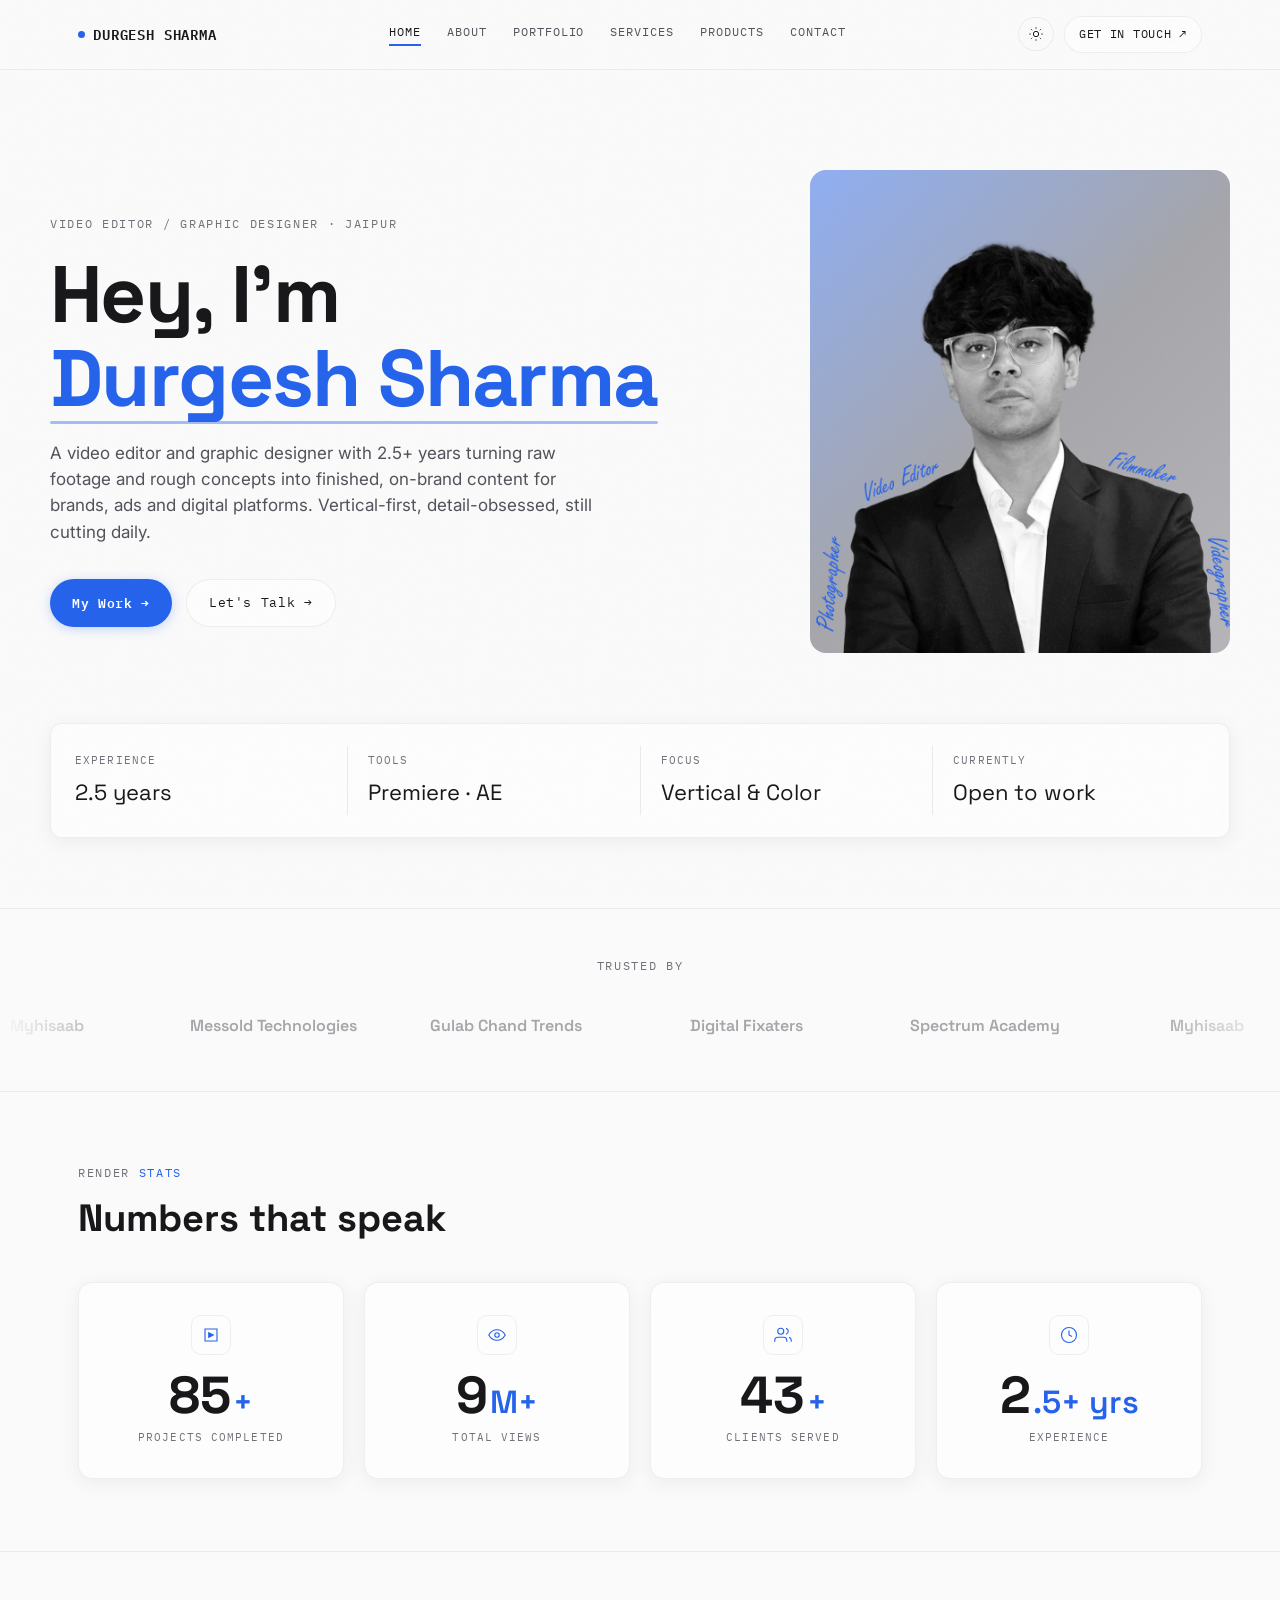
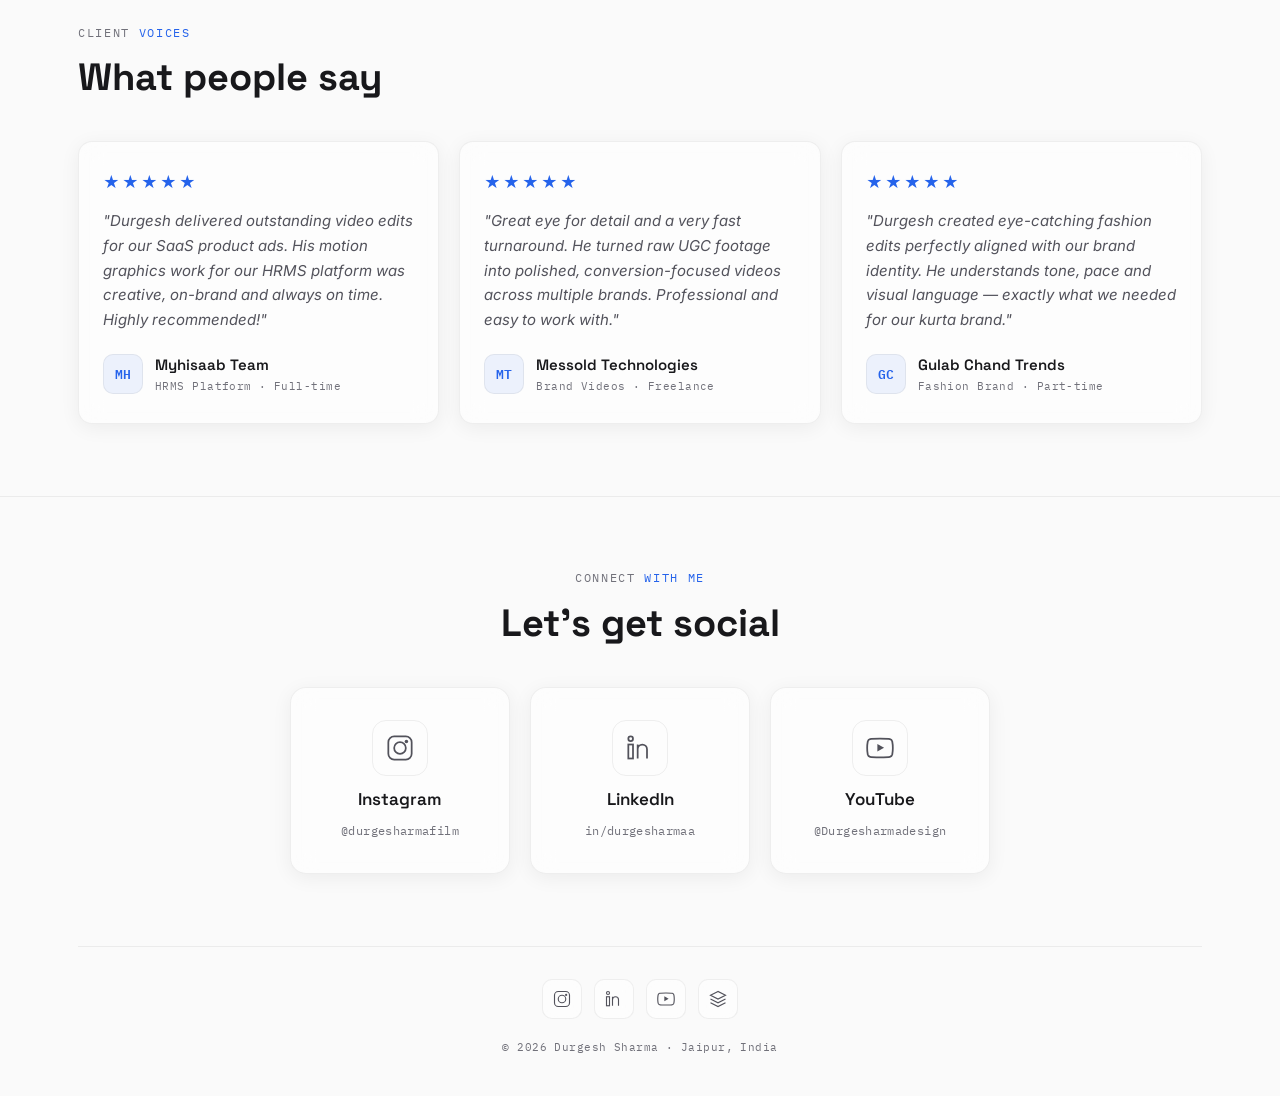
==== commit 0cab91d9: "Update index.html" ====
--- a/index.html
+++ b/index.html
@@ -38,19 +38,28 @@
 
   <!-- ===== HERO — name-first, reference-style ===== -->
   <section class="hero wrap" style="padding:100px 0 70px;">
-    <div class="eyebrow">VIDEO EDITOR / GRAPHIC DESIGNER · JAIPUR</div>
-    <h1 class="hero-heading">
-      Hey, I'm <span class="hero-name">Durgesh Sharma</span>
-    </h1>
-    <p style="max-width:560px; font-size:17px; color:var(--body-text); margin:0 0 34px;">
-      A video editor and graphic designer with 2.5+ years turning raw footage and rough concepts into finished, on-brand content for brands, ads and digital platforms. Vertical-first, detail-obsessed, still cutting daily.
-    </p>
-    <div style="display:flex; gap:14px; flex-wrap:wrap; margin-bottom:60px;">
-      <a class="btn btn-solid" href="portfolio.html">My Work →</a>
-      <a class="btn btn-ghost" href="contact.html">Let's Talk →</a>
-    </div>
-
-    <div class="panel reveal" style="display:flex; flex-wrap:wrap; gap:0;">
+    <div style="display:flex; gap:48px; align-items:center; flex-wrap:wrap;">
+      <div style="flex:1; min-width:300px;">
+        <div class="eyebrow">VIDEO EDITOR / GRAPHIC DESIGNER · JAIPUR</div>
+        <h1 class="hero-heading">
+          Hey, I'm <span class="hero-name">Durgesh Sharma</span>
+        </h1>
+        <p style="max-width:560px; font-size:17px; color:var(--body-text); margin:0 0 34px;">
+          A video editor and graphic designer with 2.5+ years turning raw footage and rough concepts into finished, on-brand content for brands, ads and digital platforms. Vertical-first, detail-obsessed, still cutting daily.
+        </p>
+        <div style="display:flex; gap:14px; flex-wrap:wrap;">
+          <a class="btn btn-solid" href="portfolio.html">My Work →</a>
+          <a class="btn btn-ghost" href="contact.html">Let's Talk →</a>
+        </div>
+      </div>
+      <div style="flex:0 0 auto;">
+        <div class="profile-photo-wrap home-profile-photo" style="max-width:420px;">
+          <img src="assets/home page photo-transparent.png" alt="Durgesh Sharma" loading="eager">
+        </div>
+      </div>
+    </div>
+
+    <div class="panel reveal" style="display:flex; flex-wrap:wrap; gap:0; margin-top:50px;">
       <div style="flex:1; min-width:150px; padding:6px 20px 6px 0;">
         <div class="panel-title" style="border:none; padding:0; margin-bottom:6px;">Experience</div>
         <div style="font-family:var(--display); font-size:22px;">2.5 years</div>
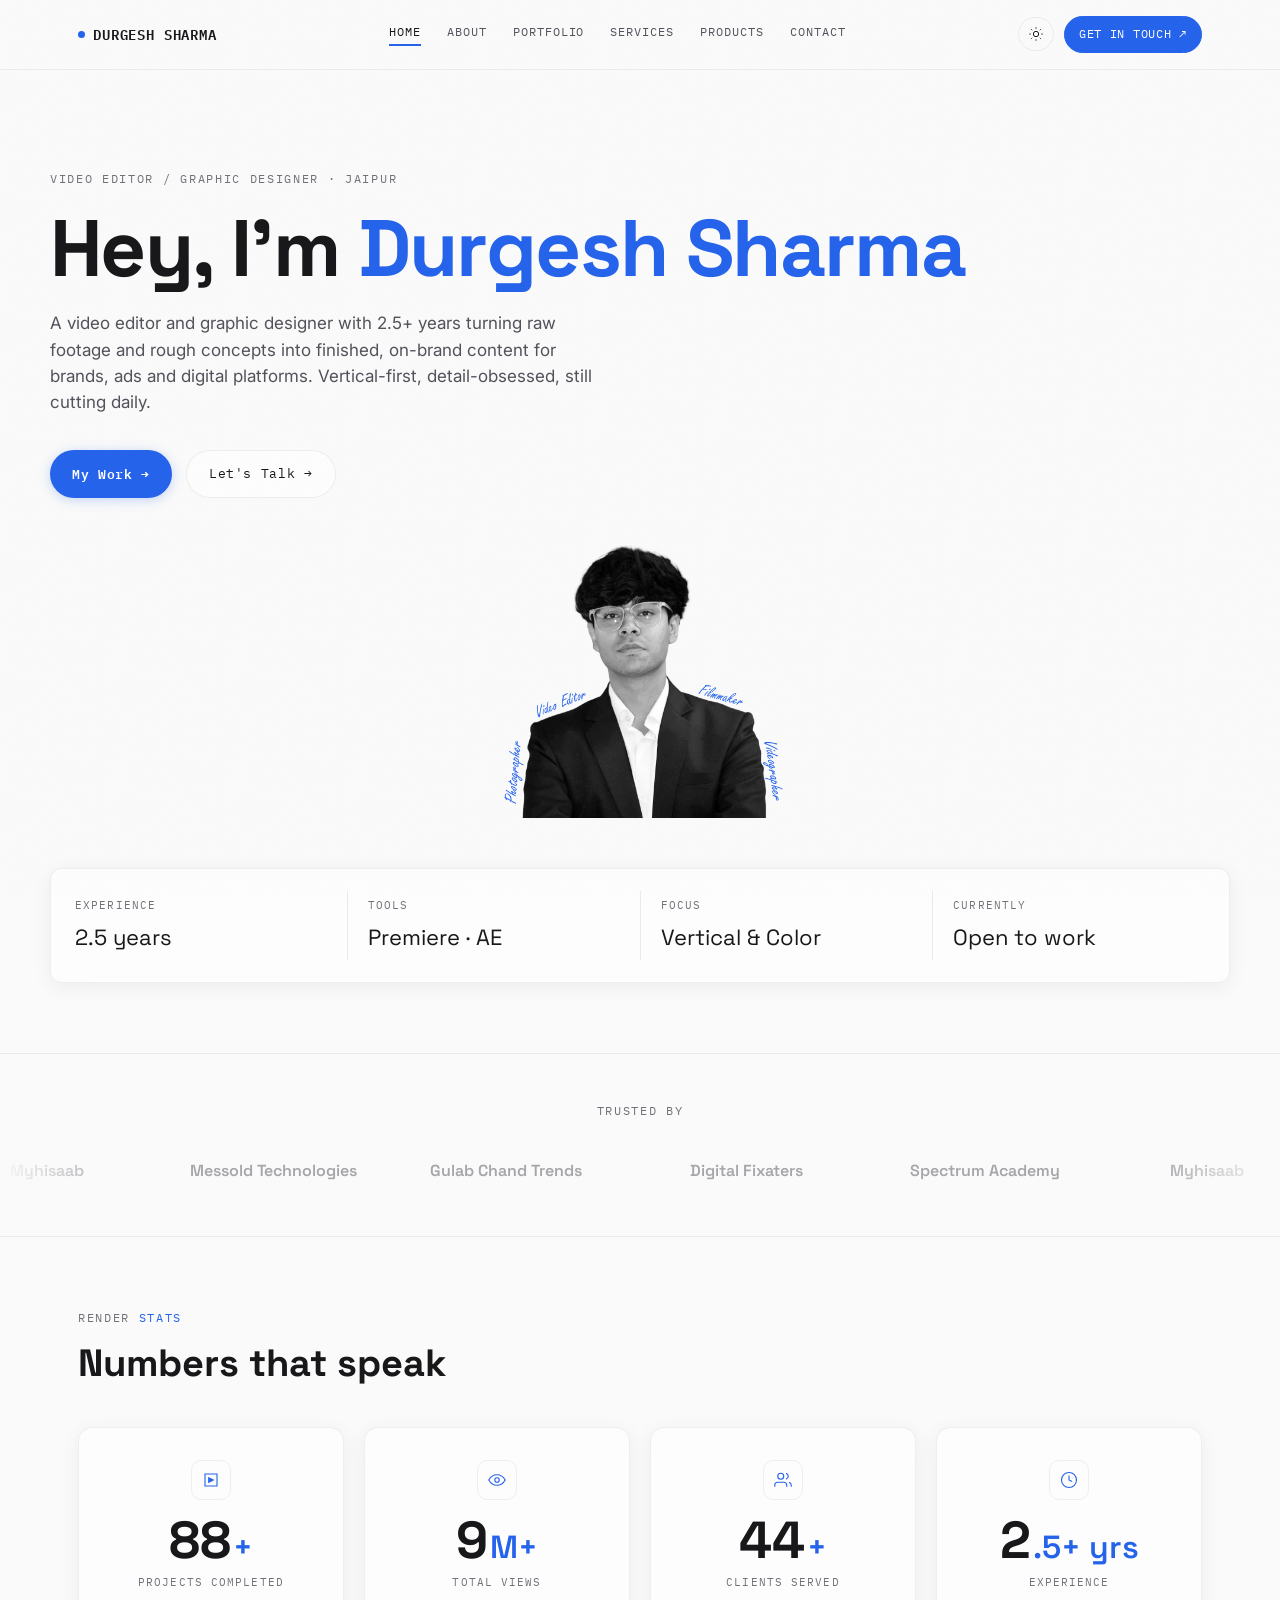
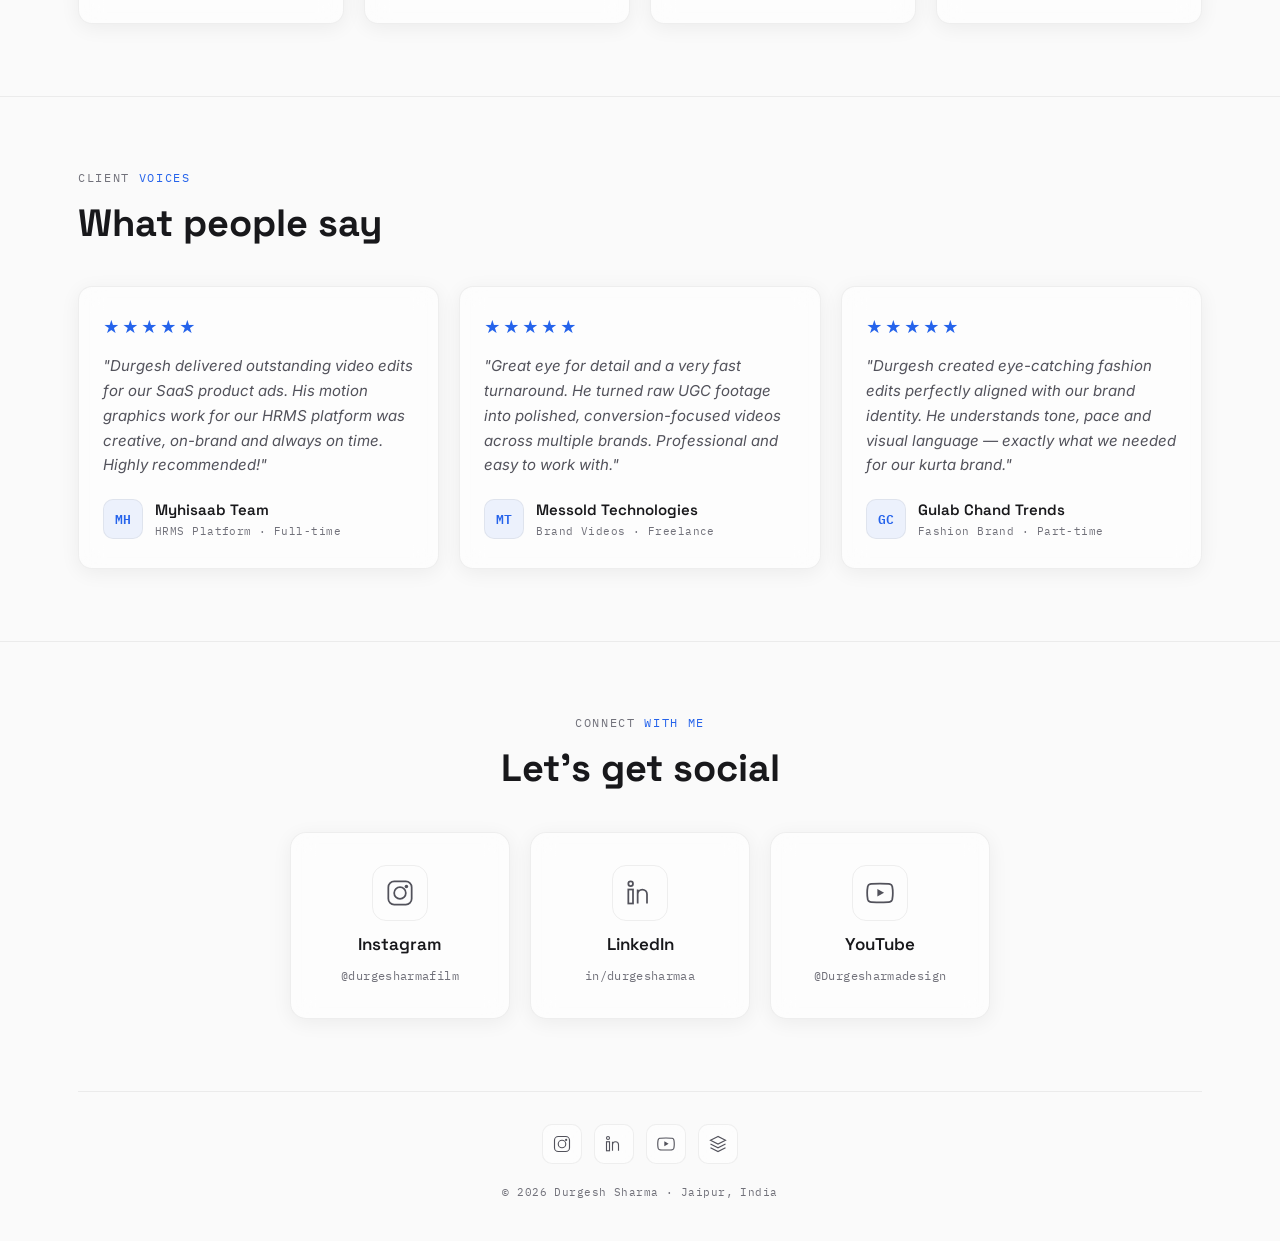
==== commit afa40559: "Update index.html" ====
--- a/index.html
+++ b/index.html
@@ -38,8 +38,8 @@
 
   <!-- ===== HERO — name-first, reference-style ===== -->
   <section class="hero wrap" style="padding:100px 0 70px;">
-    <div style="display:flex; gap:48px; align-items:center; flex-wrap:wrap;">
-      <div style="flex:1; min-width:300px;">
+    <div class="hero-layout">
+      <div class="hero-copy">
         <div class="eyebrow">VIDEO EDITOR / GRAPHIC DESIGNER · JAIPUR</div>
         <h1 class="hero-heading">
           Hey, I'm <span class="hero-name">Durgesh Sharma</span>
@@ -52,14 +52,14 @@
           <a class="btn btn-ghost" href="contact.html">Let's Talk →</a>
         </div>
       </div>
-      <div style="flex:0 0 auto;">
-        <div class="profile-photo-wrap home-profile-photo" style="max-width:420px;">
+      <div class="hero-visual">
+        <div class="profile-photo-wrap home-profile-photo">
           <img src="assets/home page photo-transparent.png" alt="Durgesh Sharma" loading="eager">
         </div>
       </div>
     </div>
 
-    <div class="panel reveal" style="display:flex; flex-wrap:wrap; gap:0; margin-top:50px;">
+    <div class="panel reveal home-stats" style="display:flex; flex-wrap:wrap; gap:0; margin-top:50px;">
       <div style="flex:1; min-width:150px; padding:6px 20px 6px 0;">
         <div class="panel-title" style="border:none; padding:0; margin-bottom:6px;">Experience</div>
         <div style="font-family:var(--display); font-size:22px;">2.5 years</div>
--- a/style.css
+++ b/style.css
@@ -104,19 +104,28 @@
   font-family:var(--mono); font-weight:600; font-size:14px; letter-spacing:.06em;
   display:flex; align-items:center; gap:8px; text-decoration:none;
 }
-.logo .dot{width:7px; height:7px; border-radius:50%; background:var(--accent);}
+.logo .dot{
+  width:7px; height:7px; border-radius:50%; background:var(--accent);
+  animation:soft-blink 2.8s ease-in-out infinite;
+}
 nav.links{display:flex; gap:26px; font-family:var(--mono); font-size:12px; letter-spacing:.08em; text-transform:uppercase;}
 nav.links a{text-decoration:none; color:var(--paper-dim); transition:color .2s; padding-bottom:3px; border-bottom:2px solid transparent;}
 nav.links a:hover, nav.links a:focus-visible{color:var(--paper);}
 nav.links a.active{color:var(--paper); border-bottom-color:var(--accent);}
 .nav-cta{
   font-family:var(--mono); font-size:12px; letter-spacing:.06em; text-transform:uppercase;
-  border:1px solid var(--glass-border); padding:8px 14px; border-radius:100px;
-  text-decoration:none; color:var(--paper); white-space:nowrap;
+  border:1px solid var(--accent); padding:8px 14px; border-radius:100px;
+  text-decoration:none; color:#fff; white-space:nowrap;
   transition:border-color .2s, background .2s;
-  background:var(--glass-bg); backdrop-filter:blur(8px);
-}
-.nav-cta:hover{border-color:var(--accent); background:var(--accent-dim);}
+  background:var(--accent); backdrop-filter:blur(8px);
+  animation:soft-blink 3.4s ease-in-out infinite;
+}
+.nav-cta:hover{border-color:var(--accent-hover); background:var(--accent-hover);}
+
+@keyframes soft-blink{
+  0%, 100%{opacity:1;}
+  50%{opacity:.45;}
+}
 .menu-toggle{display:none; background:none; border:1px solid var(--glass-border); border-radius:8px; color:var(--paper); width:38px; height:34px; font-family:var(--mono); flex-shrink:0; cursor:pointer;}
 .nav-controls{display:flex; align-items:center; gap:10px; flex-shrink:0;}
 .theme-toggle{
@@ -199,7 +208,7 @@
 }
 .kv{display:flex; justify-content:space-between; gap:12px; padding:9px 0; font-size:14px; border-bottom:1px solid var(--glass-border);}
 .kv:last-child{border-bottom:none;}
-.kv .k{font-family:var(--mono); font-size:11px; letter-spacing:.06em; text-transform:uppercase; color:var(--steel);}
+.kv .k{font-family:var(--mono); font-size:11px; letter-spacing:.06em; text-transform:uppercase; color:var(--paper-dim); font-weight:500;}
 .kv .v{text-align:right; color:var(--paper);}
 
 /* ========== CHIPS ========== */
@@ -321,9 +330,9 @@
 .featured-card:hover{transform:translateY(-5px); border-color:var(--paper-dim); box-shadow:var(--shadow-card-hover);}
 .featured-card .rank{
   position:absolute; top:12px; left:12px; z-index:2;
-  font-family:var(--mono); font-size:11px;
-  background:rgba(9,9,11,.65); backdrop-filter:blur(8px);
-  color:var(--accent); padding:3px 9px; border-radius:100px; letter-spacing:.06em;
+  font-family:var(--mono); font-size:11px; font-weight:600;
+  background:var(--accent); backdrop-filter:blur(8px);
+  color:#fff; padding:4px 10px; border-radius:100px; letter-spacing:.06em;
 }
 .featured-card .bar{height:4px;}
 .featured-card .thumb{height:160px; background:var(--ink-850); display:flex; align-items:center; justify-content:center; color:var(--steel);}
@@ -493,19 +502,28 @@
   position:relative; width:100%; max-width:320px; margin:0 auto 20px;
   border-radius:16px; overflow:hidden;
 }
+.profile-photo-wrap.circle{
+  border-radius:50%; max-width:260px;
+}
 .profile-photo-wrap::before{
-  content:""; position:absolute; inset:-2px; border-radius:18px;
+  content:""; position:absolute; inset:-2px;
+  border-radius:inherit;
   background:linear-gradient(135deg, var(--accent), var(--paper-dim), var(--steel));
   z-index:0; opacity:.5;
 }
 .profile-photo-wrap img{
-  position:relative; z-index:1; width:100%; border-radius:16px;
-  display:block; aspect-ratio:1/1.15; object-fit:cover; object-position:center top;
+  position:relative; z-index:1; width:100%; border-radius:inherit;
+  display:block; aspect-ratio:1/1; object-fit:cover; object-position:center top;
 }
 .profile-photo-wrap .photo-overlay{
   position:absolute; inset:0; z-index:2;
   background:linear-gradient(180deg, transparent 50%, rgba(9,9,11,.7) 100%);
-  border-radius:16px; pointer-events:none;
+  border-radius:inherit; pointer-events:none;
+}
+
+/* The home image is a transparent cutout, so it should inherit the active page theme. */
+.home-profile-photo::before{
+  display:none;
 }
 
 /* ========== SOCIAL ICONS ========== */
@@ -553,12 +571,6 @@
 }
 .hero-name{
   color:var(--accent);
-  position:relative; display:inline-block;
-}
-.hero-name::after{
-  content:""; position:absolute; left:0; bottom:-4px;
-  width:100%; height:3px; border-radius:3px;
-  background:var(--accent); opacity:.4;
 }
 
 /* ========== COMPANY LOGO MARQUEE ========== */
@@ -655,4 +667,3 @@
 .social-big-handle{
   font-family:var(--mono); font-size:12px; color:var(--steel); letter-spacing:.03em;
 }
-
